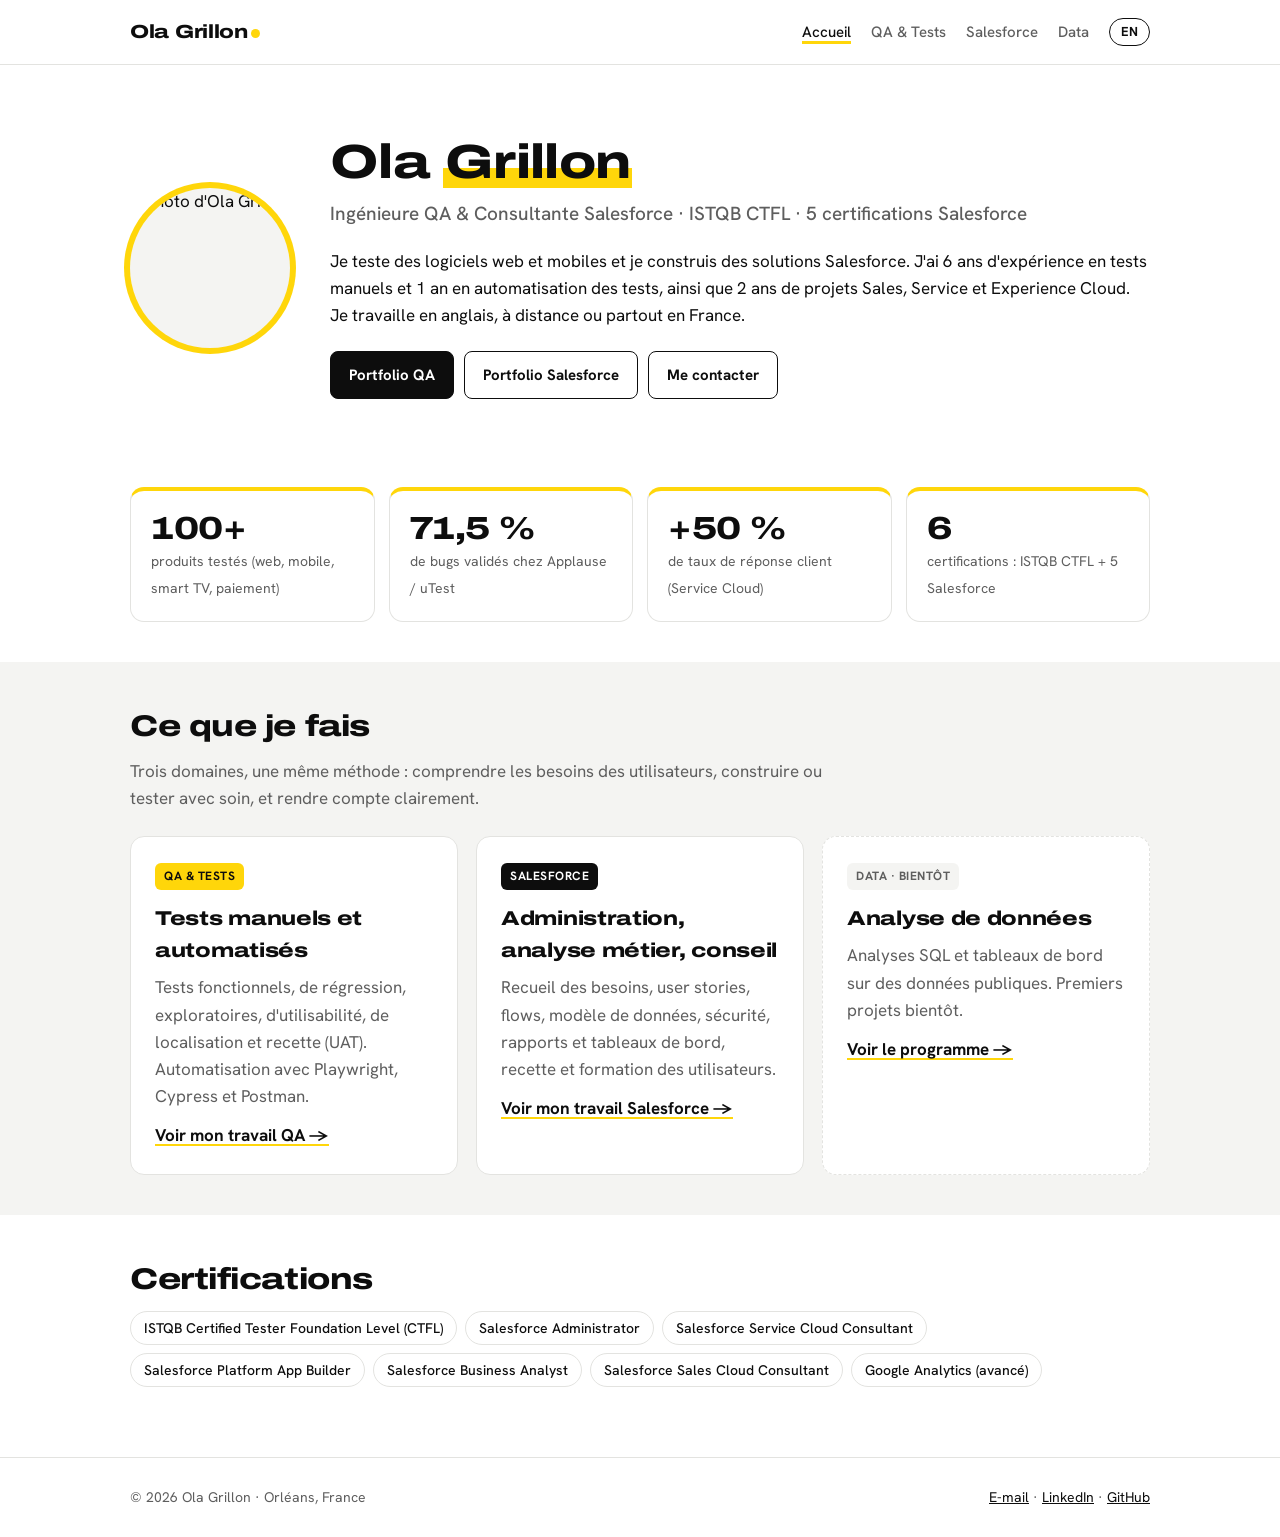
==== fr/index.html @ 5f592247 "Upload portfolio to root Co-Authored-By: Claude Opus 5.5 <noreply@anthropic.com>" ====
<!doctype html>
<html lang="fr">
<head>
<meta charset="utf-8">
<meta name="viewport" content="width=device-width, initial-scale=1">
<title>Ola Grillon – Ingénieure QA &amp; Consultante Salesforce</title>
<meta name="description" content="Portfolio d'Ola Grillon : tests QA, automatisation des tests et projets Salesforce.">
<link rel="alternate" hreflang="en" href="https://ola-grillon.github.io/index.html"><link rel="alternate" hreflang="fr" href="https://ola-grillon.github.io/fr/index.html">
<link rel="preconnect" href="https://fonts.googleapis.com"><link rel="preconnect" href="https://fonts.gstatic.com" crossorigin><link href="https://fonts.googleapis.com/css2?family=Archivo:wdth,wght@125,600;125,700;125,800&family=Hanken+Grotesk:wght@400;500;700;800&display=swap" rel="stylesheet">
<link rel="stylesheet" href="../assets/style.css">
</head>
<body>
<header class="nav"><div class="wrap"><a class="brand" href="index.html">Ola Grillon<i></i></a><nav><a href="index.html" class="on">Accueil</a><a href="qa.html">QA & Tests</a><a href="salesforce.html">Salesforce</a><a href="data.html">Data</a><a class="lang" href="../index.html" title="English version">EN</a></nav></div></header>
<main class="wrap">
<section class="hero"><img src="https://github.com/Ola-Grillon.png" alt="Photo d'Ola Grillon">
<div><h1>Ola <span class="hl">Grillon</span></h1><p class="role">Ingénieure QA &amp; Consultante Salesforce · ISTQB CTFL · 5 certifications Salesforce</p><p>Je teste des logiciels web et mobiles et je construis des solutions Salesforce. J'ai 6 ans d'expérience en tests manuels et 1 an en automatisation des tests, ainsi que 2 ans de projets Sales, Service et Experience Cloud. Je travaille en anglais, à distance ou partout en France.</p>
<div class="btns"><a class="btn primary" href="qa.html">Portfolio QA</a><a class="btn" href="salesforce.html">Portfolio Salesforce</a><a class="btn" href="mailto:olabisioyinloye1@gmail.com">Me contacter</a></div></div></section>
<section><div class="stats"><div class="stat"><b>100+</b><span>produits testés (web, mobile, smart TV, paiement)</span></div><div class="stat"><b>71,5 %</b><span>de bugs validés chez Applause / uTest</span></div><div class="stat"><b>+50 %</b><span>de taux de réponse client (Service Cloud)</span></div><div class="stat"><b>6</b><span>certifications : ISTQB CTFL + 5 Salesforce</span></div></div></section>
<section class="band"><h2>Ce que je fais</h2><p class="lede">Trois domaines, une même méthode : comprendre les besoins des utilisateurs, construire ou tester avec soin, et rendre compte clairement.</p><div class="grid"><div class="card"><span class="tag y">QA &amp; Tests</span><h3>Tests manuels et automatisés</h3><p>Tests fonctionnels, de régression, exploratoires, d'utilisabilité, de localisation et recette (UAT). Automatisation avec Playwright, Cypress et Postman.</p><a class="more" href="qa.html">Voir mon travail QA →</a></div><div class="card"><span class="tag">Salesforce</span><h3>Administration, analyse métier, conseil</h3><p>Recueil des besoins, user stories, flows, modèle de données, sécurité, rapports et tableaux de bord, recette et formation des utilisateurs.</p><a class="more" href="salesforce.html">Voir mon travail Salesforce →</a></div><div class="card soon"><span class="tag">Data · bientôt</span><h3>Analyse de données</h3><p>Analyses SQL et tableaux de bord sur des données publiques. Premiers projets bientôt.</p><a class="more" href="data.html">Voir le programme →</a></div></div></section>
<section><h2>Certifications</h2><div class="chips"><span class="chip">ISTQB Certified Tester Foundation Level (CTFL)</span><span class="chip">Salesforce Administrator</span><span class="chip">Salesforce Service Cloud Consultant</span><span class="chip">Salesforce Platform App Builder</span><span class="chip">Salesforce Business Analyst</span><span class="chip">Salesforce Sales Cloud Consultant</span><span class="chip">Google Analytics (avancé)</span></div></section>
</main>
<footer><div class="wrap"><span>© 2026 Ola Grillon · Orléans, France</span><span><a href="mailto:olabisioyinloye1@gmail.com">E-mail</a> · <a href="https://www.linkedin.com/in/ola-grillon/">LinkedIn</a> · <a href="https://github.com/Ola-Grillon">GitHub</a></span></div></footer>
</body>
</html>
---- assets/style.css ----
/* Fonts: Archivo Expanded (headings) and HK Grotesk / Hanken Grotesk (text), both from Google Fonts */
:root{--bg:#ffffff;--alt:#f4f4f2;--ink:#0d0d0d;--muted:#5e5e5e;--line:#e3e3e0;--yellow:#ffd60a;--yellow-soft:#fff6c7;
--head:"Archivo","HK Grotesk","Hanken Grotesk",system-ui,sans-serif;--body:"HK Grotesk","Hanken Grotesk",system-ui,-apple-system,"Segoe UI",sans-serif}
*{box-sizing:border-box}
html{scroll-behavior:smooth}
body{margin:0;background:var(--bg);color:var(--ink);font:17px/1.6 var(--body)}
a{color:var(--ink)}
h1,h2,h3,.brand,.stat b{font-family:var(--head);font-stretch:125%;letter-spacing:-.015em}
.wrap{max-width:1060px;margin:0 auto;padding:0 20px}
header.nav{position:sticky;top:0;z-index:5;background:rgba(255,255,255,.94);backdrop-filter:blur(6px);border-bottom:1px solid var(--line)}
header.nav .wrap{display:flex;align-items:center;justify-content:space-between;height:64px;gap:14px}
.brand{font-weight:800;text-decoration:none;font-size:19px}
.brand i{display:inline-block;width:9px;height:9px;border-radius:50%;background:var(--yellow);margin-left:3px}
nav{display:flex;align-items:center;gap:20px}
nav a{color:var(--muted);text-decoration:none;font-size:15px;font-weight:500}
nav a:hover,nav a.on{color:var(--ink)}
nav a.on{box-shadow:inset 0 -3px 0 var(--yellow)}
.lang{border:1px solid var(--ink);border-radius:999px;padding:3px 11px;color:var(--ink)!important;font-weight:700;font-size:13px}
.lang:hover{background:var(--yellow);border-color:var(--yellow)}
.hero{padding:72px 0 48px;display:grid;grid-template-columns:auto 1fr;gap:40px;align-items:center}
.hero img{width:160px;height:160px;border-radius:50%;object-fit:cover;background:var(--alt);box-shadow:0 0 0 6px var(--yellow)}
.hero h1{font-size:48px;line-height:1.05;margin:0 0 12px;font-weight:800}
.hero .role{font-size:19px;color:var(--muted);margin:0 0 18px;font-weight:500}
.hl{background:linear-gradient(transparent 62%,var(--yellow) 62%);padding:0 2px}
.btns{display:flex;flex-wrap:wrap;gap:10px;margin-top:22px}
.btn{display:inline-block;padding:11px 18px;border-radius:8px;border:1.5px solid var(--ink);background:var(--bg);color:var(--ink);text-decoration:none;font-weight:700;font-size:15px}
.btn.primary{background:var(--ink);color:#fff}
.btn.primary:hover{background:#000;box-shadow:0 0 0 3px var(--yellow)}
.btn:not(.primary):hover{background:var(--yellow);border-color:var(--yellow)}
section{padding:40px 0}
section.band{background:var(--alt);margin:0 calc(50% - 50vw);padding-left:calc(50vw - 50%);padding-right:calc(50vw - 50%)}
h2{font-size:30px;margin:0 0 8px;font-weight:800}
.lede{color:var(--muted);margin:0 0 24px;max-width:720px}
.grid{display:grid;grid-template-columns:repeat(auto-fit,minmax(270px,1fr));gap:18px}
.card{background:var(--bg);border:1px solid var(--line);border-radius:14px;padding:24px;transition:border-color .15s}
.card:hover{border-color:var(--ink)}
.card h3{margin:0 0 8px;font-size:20px;font-weight:800}
.card p{margin:0 0 12px;color:var(--muted)}
.card a.more{font-weight:700;text-decoration:none;box-shadow:inset 0 -2px 0 var(--yellow)}
.tag{display:inline-block;font-size:12px;font-weight:700;letter-spacing:.5px;text-transform:uppercase;padding:4px 9px;border-radius:6px;margin-bottom:12px;background:var(--ink);color:#fff}
.tag.y{background:var(--yellow);color:var(--ink)}
.soon{border-style:dashed}
.soon .tag{background:var(--alt);color:var(--muted)}
.stats{display:grid;grid-template-columns:repeat(auto-fit,minmax(180px,1fr));gap:14px}
.stat{background:var(--bg);border:1px solid var(--line);border-radius:14px;padding:20px;border-top:4px solid var(--yellow)}
.stat b{display:block;font-family:var(--head);font-size:32px;line-height:1.1;font-weight:800}
.stat span{color:var(--muted);font-size:14px}
ul.clean{margin:0;padding-left:20px}ul.clean li{margin:5px 0}ul.clean li::marker{color:#b89600}
.chips{display:flex;flex-wrap:wrap;gap:8px}
.chip{background:var(--bg);border:1px solid var(--line);border-radius:999px;padding:5px 13px;font-size:14px;font-weight:500}
.page-head{padding:56px 0 10px}
.page-head h1{font-size:40px;margin:0 0 10px;font-weight:800}
.job{border-left:4px solid var(--yellow);padding:2px 0 2px 18px;margin:0 0 24px}
.job h3{margin:0;font-size:19px}.job .when{color:var(--muted);font-size:14px;margin:2px 0 8px}
footer{border-top:1px solid var(--line);margin-top:30px;padding:28px 0;color:var(--muted);font-size:14px}
footer .wrap{display:flex;flex-wrap:wrap;justify-content:space-between;gap:10px}
footer a{color:var(--ink)}
@media (max-width:680px){header.nav .wrap{flex-direction:column;align-items:flex-start;height:auto;padding-top:10px;padding-bottom:8px;gap:4px}nav{gap:16px;overflow-x:auto;white-space:nowrap;width:100%;padding-bottom:2px}nav a{font-size:14px}.hero{grid-template-columns:1fr;padding-top:34px;gap:22px}.hero img{width:112px;height:112px}.hero h1{font-size:36px}.page-head h1{font-size:32px}.stats{grid-template-columns:1fr 1fr}.stat b{font-size:26px}h2{font-size:25px}}
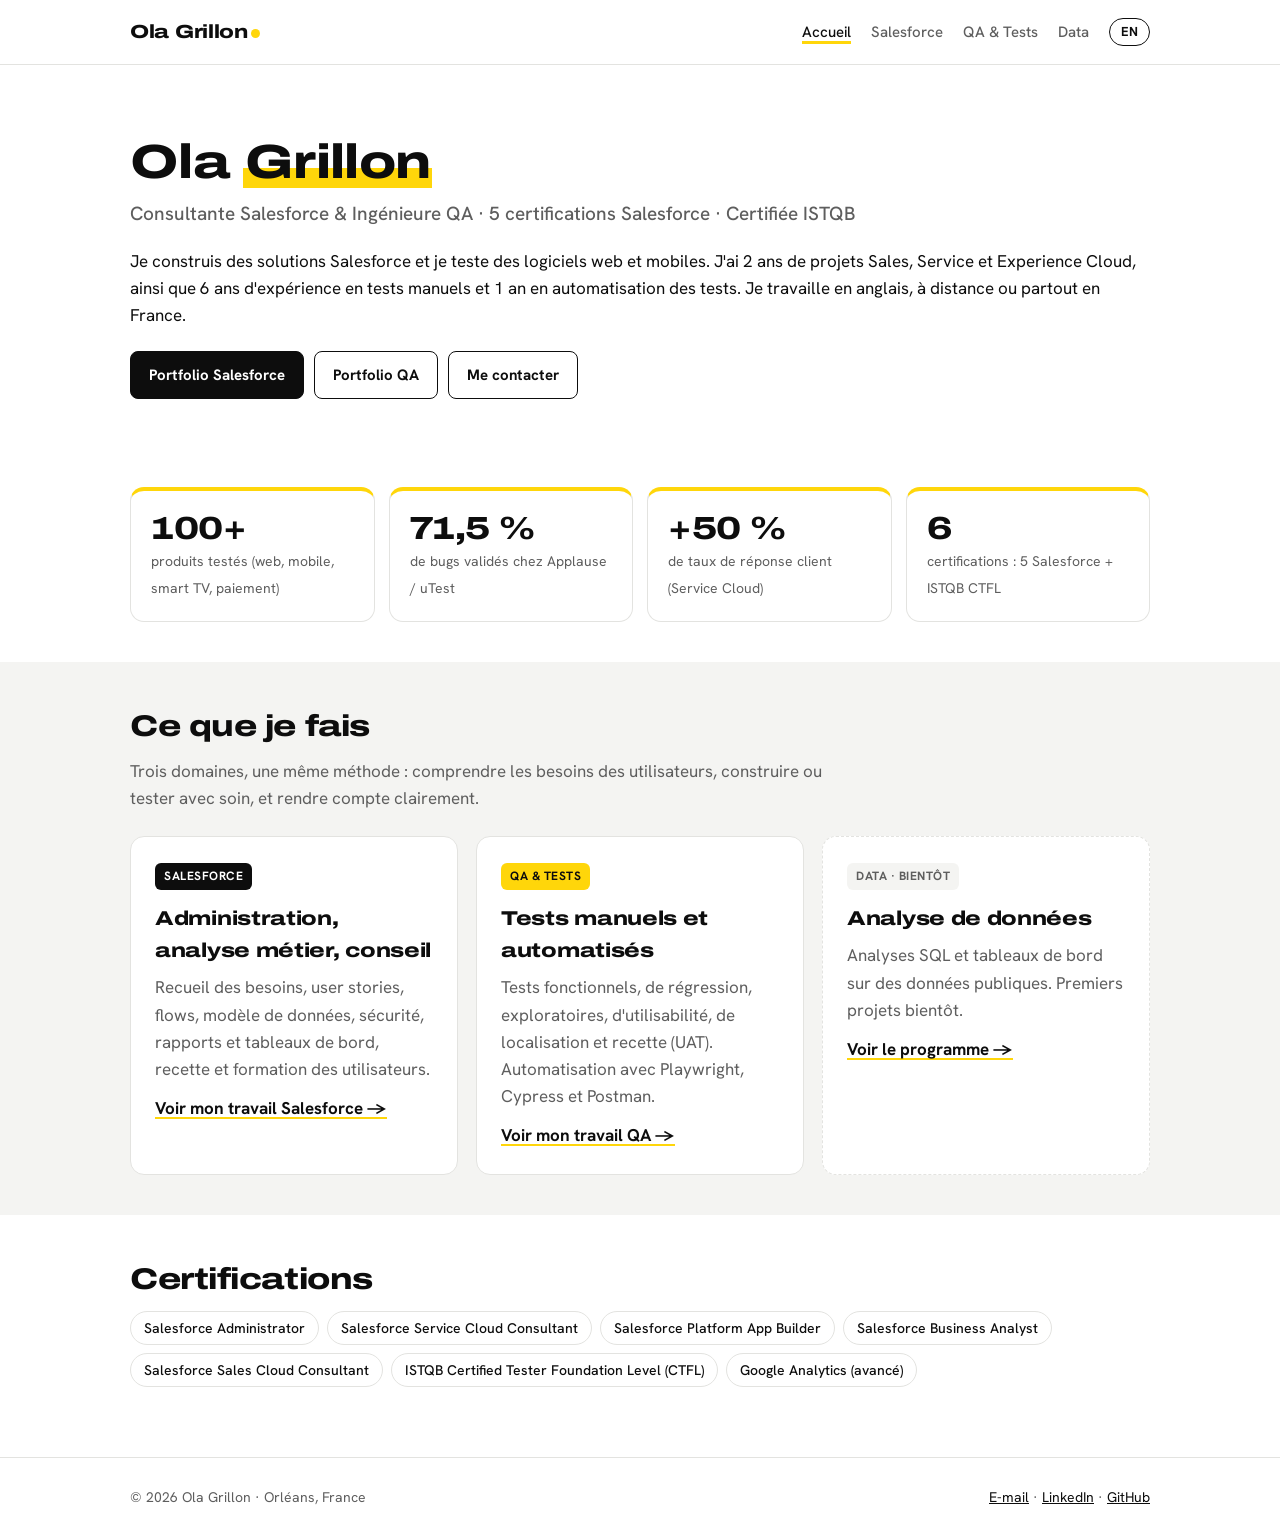
==== commit eae4fb0d: "Put Salesforce first on homepage and menu, remove profile photo Co-Authored-By: Claude Opus 5.5 <nor" ====
--- a/fr/index.html
+++ b/fr/index.html
@@ -3,21 +3,21 @@
 <head>
 <meta charset="utf-8">
 <meta name="viewport" content="width=device-width, initial-scale=1">
-<title>Ola Grillon – Ingénieure QA &amp; Consultante Salesforce</title>
-<meta name="description" content="Portfolio d'Ola Grillon : tests QA, automatisation des tests et projets Salesforce.">
+<title>Ola Grillon – Consultante Salesforce &amp; Ingénieure QA</title>
+<meta name="description" content="Portfolio d'Ola Grillon : projets Salesforce, tests QA et automatisation des tests.">
 <link rel="alternate" hreflang="en" href="https://ola-grillon.github.io/index.html"><link rel="alternate" hreflang="fr" href="https://ola-grillon.github.io/fr/index.html">
 <link rel="preconnect" href="https://fonts.googleapis.com"><link rel="preconnect" href="https://fonts.gstatic.com" crossorigin><link href="https://fonts.googleapis.com/css2?family=Archivo:wdth,wght@125,600;125,700;125,800&family=Hanken+Grotesk:wght@400;500;700;800&display=swap" rel="stylesheet">
 <link rel="stylesheet" href="../assets/style.css">
 </head>
 <body>
-<header class="nav"><div class="wrap"><a class="brand" href="index.html">Ola Grillon<i></i></a><nav><a href="index.html" class="on">Accueil</a><a href="qa.html">QA & Tests</a><a href="salesforce.html">Salesforce</a><a href="data.html">Data</a><a class="lang" href="../index.html" title="English version">EN</a></nav></div></header>
+<header class="nav"><div class="wrap"><a class="brand" href="index.html">Ola Grillon<i></i></a><nav><a href="index.html" class="on">Accueil</a><a href="salesforce.html">Salesforce</a><a href="qa.html">QA & Tests</a><a href="data.html">Data</a><a class="lang" href="../index.html" title="English version">EN</a></nav></div></header>
 <main class="wrap">
-<section class="hero"><img src="https://github.com/Ola-Grillon.png" alt="Photo d'Ola Grillon">
-<div><h1>Ola <span class="hl">Grillon</span></h1><p class="role">Ingénieure QA &amp; Consultante Salesforce · ISTQB CTFL · 5 certifications Salesforce</p><p>Je teste des logiciels web et mobiles et je construis des solutions Salesforce. J'ai 6 ans d'expérience en tests manuels et 1 an en automatisation des tests, ainsi que 2 ans de projets Sales, Service et Experience Cloud. Je travaille en anglais, à distance ou partout en France.</p>
-<div class="btns"><a class="btn primary" href="qa.html">Portfolio QA</a><a class="btn" href="salesforce.html">Portfolio Salesforce</a><a class="btn" href="mailto:olabisioyinloye1@gmail.com">Me contacter</a></div></div></section>
-<section><div class="stats"><div class="stat"><b>100+</b><span>produits testés (web, mobile, smart TV, paiement)</span></div><div class="stat"><b>71,5 %</b><span>de bugs validés chez Applause / uTest</span></div><div class="stat"><b>+50 %</b><span>de taux de réponse client (Service Cloud)</span></div><div class="stat"><b>6</b><span>certifications : ISTQB CTFL + 5 Salesforce</span></div></div></section>
-<section class="band"><h2>Ce que je fais</h2><p class="lede">Trois domaines, une même méthode : comprendre les besoins des utilisateurs, construire ou tester avec soin, et rendre compte clairement.</p><div class="grid"><div class="card"><span class="tag y">QA &amp; Tests</span><h3>Tests manuels et automatisés</h3><p>Tests fonctionnels, de régression, exploratoires, d'utilisabilité, de localisation et recette (UAT). Automatisation avec Playwright, Cypress et Postman.</p><a class="more" href="qa.html">Voir mon travail QA →</a></div><div class="card"><span class="tag">Salesforce</span><h3>Administration, analyse métier, conseil</h3><p>Recueil des besoins, user stories, flows, modèle de données, sécurité, rapports et tableaux de bord, recette et formation des utilisateurs.</p><a class="more" href="salesforce.html">Voir mon travail Salesforce →</a></div><div class="card soon"><span class="tag">Data · bientôt</span><h3>Analyse de données</h3><p>Analyses SQL et tableaux de bord sur des données publiques. Premiers projets bientôt.</p><a class="more" href="data.html">Voir le programme →</a></div></div></section>
-<section><h2>Certifications</h2><div class="chips"><span class="chip">ISTQB Certified Tester Foundation Level (CTFL)</span><span class="chip">Salesforce Administrator</span><span class="chip">Salesforce Service Cloud Consultant</span><span class="chip">Salesforce Platform App Builder</span><span class="chip">Salesforce Business Analyst</span><span class="chip">Salesforce Sales Cloud Consultant</span><span class="chip">Google Analytics (avancé)</span></div></section>
+<section class="hero" style="grid-template-columns:1fr">
+<div><h1>Ola <span class="hl">Grillon</span></h1><p class="role">Consultante Salesforce &amp; Ingénieure QA · 5 certifications Salesforce · Certifiée ISTQB</p><p>Je construis des solutions Salesforce et je teste des logiciels web et mobiles. J'ai 2 ans de projets Sales, Service et Experience Cloud, ainsi que 6 ans d'expérience en tests manuels et 1 an en automatisation des tests. Je travaille en anglais, à distance ou partout en France.</p>
+<div class="btns"><a class="btn primary" href="salesforce.html">Portfolio Salesforce</a><a class="btn" href="qa.html">Portfolio QA</a><a class="btn" href="mailto:olabisioyinloye1@gmail.com">Me contacter</a></div></div></section>
+<section><div class="stats"><div class="stat"><b>100+</b><span>produits testés (web, mobile, smart TV, paiement)</span></div><div class="stat"><b>71,5 %</b><span>de bugs validés chez Applause / uTest</span></div><div class="stat"><b>+50 %</b><span>de taux de réponse client (Service Cloud)</span></div><div class="stat"><b>6</b><span>certifications : 5 Salesforce + ISTQB CTFL</span></div></div></section>
+<section class="band"><h2>Ce que je fais</h2><p class="lede">Trois domaines, une même méthode : comprendre les besoins des utilisateurs, construire ou tester avec soin, et rendre compte clairement.</p><div class="grid"><div class="card"><span class="tag">Salesforce</span><h3>Administration, analyse métier, conseil</h3><p>Recueil des besoins, user stories, flows, modèle de données, sécurité, rapports et tableaux de bord, recette et formation des utilisateurs.</p><a class="more" href="salesforce.html">Voir mon travail Salesforce →</a></div><div class="card"><span class="tag y">QA &amp; Tests</span><h3>Tests manuels et automatisés</h3><p>Tests fonctionnels, de régression, exploratoires, d'utilisabilité, de localisation et recette (UAT). Automatisation avec Playwright, Cypress et Postman.</p><a class="more" href="../case-study-payments.html">Voir mon travail QA →</a></div><div class="card soon"><span class="tag">Data · bientôt</span><h3>Analyse de données</h3><p>Analyses SQL et tableaux de bord sur des données publiques. Premiers projets bientôt.</p><a class="more" href="data.html">Voir le programme →</a></div></div></section>
+<section><h2>Certifications</h2><div class="chips"><span class="chip">Salesforce Administrator</span><span class="chip">Salesforce Service Cloud Consultant</span><span class="chip">Salesforce Platform App Builder</span><span class="chip">Salesforce Business Analyst</span><span class="chip">Salesforce Sales Cloud Consultant</span><span class="chip">ISTQB Certified Tester Foundation Level (CTFL)</span><span class="chip">Google Analytics (avancé)</span></div></section>
 </main>
 <footer><div class="wrap"><span>© 2026 Ola Grillon · Orléans, France</span><span><a href="mailto:olabisioyinloye1@gmail.com">E-mail</a> · <a href="https://www.linkedin.com/in/ola-grillon/">LinkedIn</a> · <a href="https://github.com/Ola-Grillon">GitHub</a></span></div></footer>
 </body>
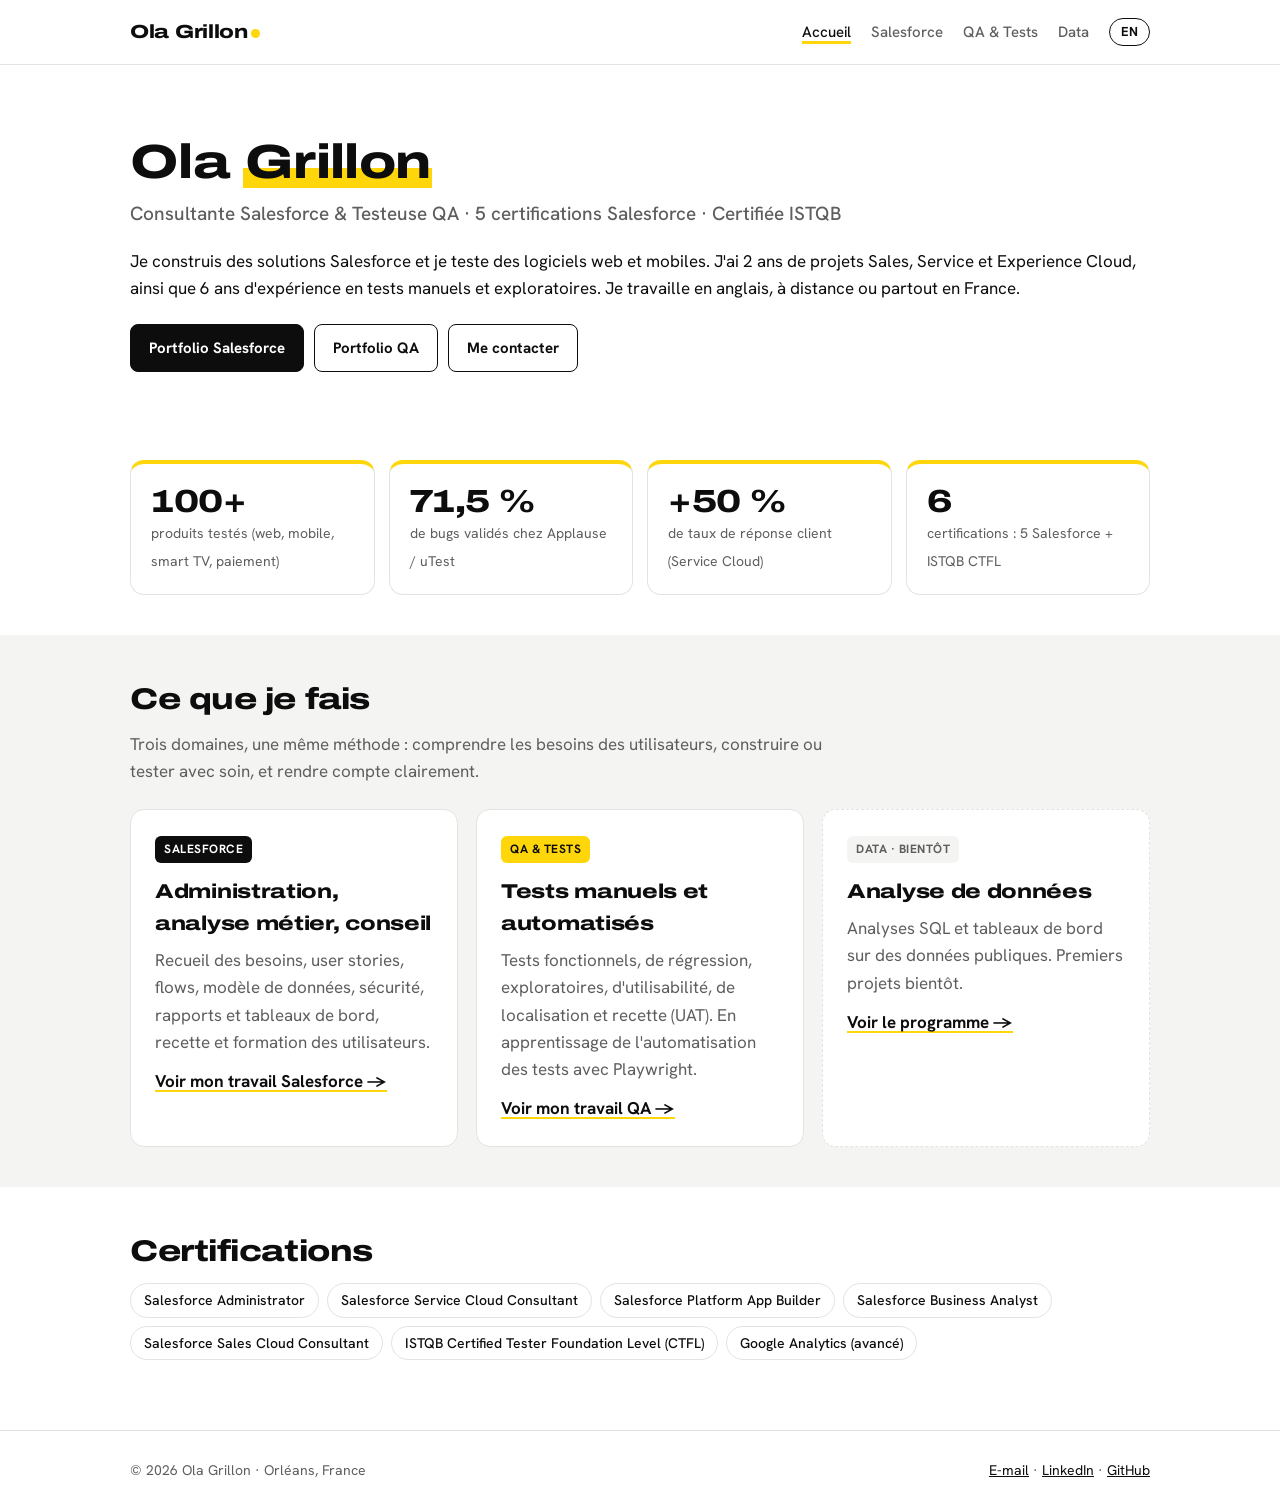
==== commit 41ddc9f5: "Make QA skills accurate: manual and exploratory focus Co-Authored-By: Claude Opus 5.5 <noreply@anthr" ====
--- a/fr/index.html
+++ b/fr/index.html
@@ -3,20 +3,20 @@
 <head>
 <meta charset="utf-8">
 <meta name="viewport" content="width=device-width, initial-scale=1">
-<title>Ola Grillon – Consultante Salesforce &amp; Ingénieure QA</title>
+<title>Ola Grillon – Consultante Salesforce &amp; Testeuse QA</title>
 <meta name="description" content="Portfolio d'Ola Grillon : projets Salesforce, tests QA et automatisation des tests.">
-<link rel="alternate" hreflang="en" href="https://ola-grillon.github.io/index.html"><link rel="alternate" hreflang="fr" href="https://ola-grillon.github.io/fr/index.html">
+<link rel="alternate" hreflang="en" href="https://olagrillon.fr/"><link rel="alternate" hreflang="fr" href="https://olagrillon.fr/fr/">
 <link rel="preconnect" href="https://fonts.googleapis.com"><link rel="preconnect" href="https://fonts.gstatic.com" crossorigin><link href="https://fonts.googleapis.com/css2?family=Archivo:wdth,wght@125,600;125,700;125,800&family=Hanken+Grotesk:wght@400;500;700;800&display=swap" rel="stylesheet">
 <link rel="stylesheet" href="../assets/style.css">
 </head>
 <body>
-<header class="nav"><div class="wrap"><a class="brand" href="index.html">Ola Grillon<i></i></a><nav><a href="index.html" class="on">Accueil</a><a href="salesforce.html">Salesforce</a><a href="qa.html">QA & Tests</a><a href="data.html">Data</a><a class="lang" href="../index.html" title="English version">EN</a></nav></div></header>
+<header class="nav"><div class="wrap"><a class="brand" href="./">Ola Grillon<i></i></a><nav><a href="./" class="on">Accueil</a><a href="salesforce.html">Salesforce</a><a href="qa.html">QA & Tests</a><a href="data.html">Data</a><a class="lang" href="../" title="English version">EN</a></nav></div></header>
 <main class="wrap">
 <section class="hero" style="grid-template-columns:1fr">
-<div><h1>Ola <span class="hl">Grillon</span></h1><p class="role">Consultante Salesforce &amp; Ingénieure QA · 5 certifications Salesforce · Certifiée ISTQB</p><p>Je construis des solutions Salesforce et je teste des logiciels web et mobiles. J'ai 2 ans de projets Sales, Service et Experience Cloud, ainsi que 6 ans d'expérience en tests manuels et 1 an en automatisation des tests. Je travaille en anglais, à distance ou partout en France.</p>
+<div><h1>Ola <span class="hl">Grillon</span></h1><p class="role">Consultante Salesforce &amp; Testeuse QA · 5 certifications Salesforce · Certifiée ISTQB</p><p>Je construis des solutions Salesforce et je teste des logiciels web et mobiles. J'ai 2 ans de projets Sales, Service et Experience Cloud, ainsi que 6 ans d'expérience en tests manuels et exploratoires. Je travaille en anglais, à distance ou partout en France.</p>
 <div class="btns"><a class="btn primary" href="salesforce.html">Portfolio Salesforce</a><a class="btn" href="qa.html">Portfolio QA</a><a class="btn" href="mailto:olabisioyinloye1@gmail.com">Me contacter</a></div></div></section>
 <section><div class="stats"><div class="stat"><b>100+</b><span>produits testés (web, mobile, smart TV, paiement)</span></div><div class="stat"><b>71,5 %</b><span>de bugs validés chez Applause / uTest</span></div><div class="stat"><b>+50 %</b><span>de taux de réponse client (Service Cloud)</span></div><div class="stat"><b>6</b><span>certifications : 5 Salesforce + ISTQB CTFL</span></div></div></section>
-<section class="band"><h2>Ce que je fais</h2><p class="lede">Trois domaines, une même méthode : comprendre les besoins des utilisateurs, construire ou tester avec soin, et rendre compte clairement.</p><div class="grid"><div class="card"><span class="tag">Salesforce</span><h3>Administration, analyse métier, conseil</h3><p>Recueil des besoins, user stories, flows, modèle de données, sécurité, rapports et tableaux de bord, recette et formation des utilisateurs.</p><a class="more" href="salesforce.html">Voir mon travail Salesforce →</a></div><div class="card"><span class="tag y">QA &amp; Tests</span><h3>Tests manuels et automatisés</h3><p>Tests fonctionnels, de régression, exploratoires, d'utilisabilité, de localisation et recette (UAT). Automatisation avec Playwright, Cypress et Postman.</p><a class="more" href="../case-study-payments.html">Voir mon travail QA →</a></div><div class="card soon"><span class="tag">Data · bientôt</span><h3>Analyse de données</h3><p>Analyses SQL et tableaux de bord sur des données publiques. Premiers projets bientôt.</p><a class="more" href="data.html">Voir le programme →</a></div></div></section>
+<section class="band"><h2>Ce que je fais</h2><p class="lede">Trois domaines, une même méthode : comprendre les besoins des utilisateurs, construire ou tester avec soin, et rendre compte clairement.</p><div class="grid"><div class="card"><span class="tag">Salesforce</span><h3>Administration, analyse métier, conseil</h3><p>Recueil des besoins, user stories, flows, modèle de données, sécurité, rapports et tableaux de bord, recette et formation des utilisateurs.</p><a class="more" href="salesforce.html">Voir mon travail Salesforce →</a></div><div class="card"><span class="tag y">QA &amp; Tests</span><h3>Tests manuels et automatisés</h3><p>Tests fonctionnels, de régression, exploratoires, d'utilisabilité, de localisation et recette (UAT). En apprentissage de l'automatisation des tests avec Playwright.</p><a class="more" href="qa.html">Voir mon travail QA →</a></div><div class="card soon"><span class="tag">Data · bientôt</span><h3>Analyse de données</h3><p>Analyses SQL et tableaux de bord sur des données publiques. Premiers projets bientôt.</p><a class="more" href="data.html">Voir le programme →</a></div></div></section>
 <section><h2>Certifications</h2><div class="chips"><span class="chip">Salesforce Administrator</span><span class="chip">Salesforce Service Cloud Consultant</span><span class="chip">Salesforce Platform App Builder</span><span class="chip">Salesforce Business Analyst</span><span class="chip">Salesforce Sales Cloud Consultant</span><span class="chip">ISTQB Certified Tester Foundation Level (CTFL)</span><span class="chip">Google Analytics (avancé)</span></div></section>
 </main>
 <footer><div class="wrap"><span>© 2026 Ola Grillon · Orléans, France</span><span><a href="mailto:olabisioyinloye1@gmail.com">E-mail</a> · <a href="https://www.linkedin.com/in/ola-grillon/">LinkedIn</a> · <a href="https://github.com/Ola-Grillon">GitHub</a></span></div></footer>
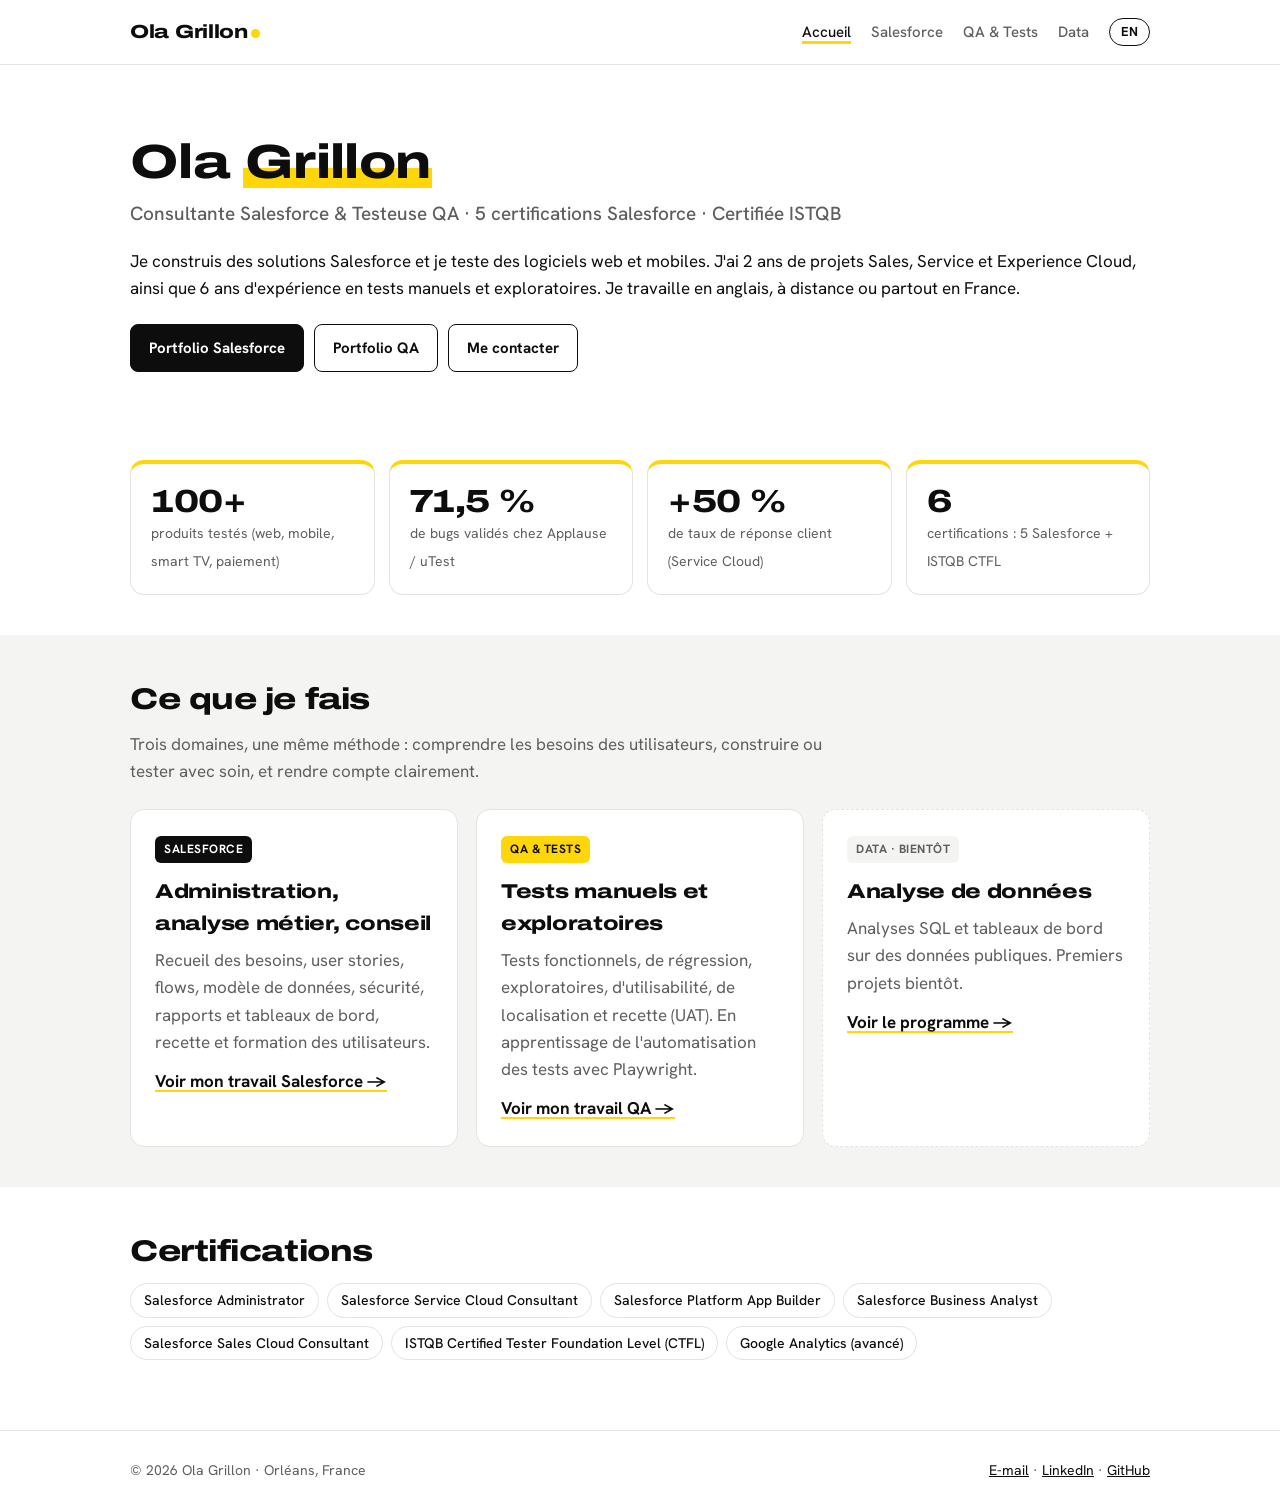
==== commit dcabc4f0: "Remove remaining automation claims; update meta descriptions and README Co-Authored-By: Claude Opus " ====
--- a/fr/index.html
+++ b/fr/index.html
@@ -4,7 +4,7 @@
 <meta charset="utf-8">
 <meta name="viewport" content="width=device-width, initial-scale=1">
 <title>Ola Grillon – Consultante Salesforce &amp; Testeuse QA</title>
-<meta name="description" content="Portfolio d'Ola Grillon : projets Salesforce, tests QA et automatisation des tests.">
+<meta name="description" content="Portfolio d'Ola Grillon : projets Salesforce et tests QA manuels et exploratoires.">
 <link rel="alternate" hreflang="en" href="https://olagrillon.fr/"><link rel="alternate" hreflang="fr" href="https://olagrillon.fr/fr/">
 <link rel="preconnect" href="https://fonts.googleapis.com"><link rel="preconnect" href="https://fonts.gstatic.com" crossorigin><link href="https://fonts.googleapis.com/css2?family=Archivo:wdth,wght@125,600;125,700;125,800&family=Hanken+Grotesk:wght@400;500;700;800&display=swap" rel="stylesheet">
 <link rel="stylesheet" href="../assets/style.css">
@@ -16,7 +16,7 @@
 <div><h1>Ola <span class="hl">Grillon</span></h1><p class="role">Consultante Salesforce &amp; Testeuse QA · 5 certifications Salesforce · Certifiée ISTQB</p><p>Je construis des solutions Salesforce et je teste des logiciels web et mobiles. J'ai 2 ans de projets Sales, Service et Experience Cloud, ainsi que 6 ans d'expérience en tests manuels et exploratoires. Je travaille en anglais, à distance ou partout en France.</p>
 <div class="btns"><a class="btn primary" href="salesforce.html">Portfolio Salesforce</a><a class="btn" href="qa.html">Portfolio QA</a><a class="btn" href="mailto:olabisioyinloye1@gmail.com">Me contacter</a></div></div></section>
 <section><div class="stats"><div class="stat"><b>100+</b><span>produits testés (web, mobile, smart TV, paiement)</span></div><div class="stat"><b>71,5 %</b><span>de bugs validés chez Applause / uTest</span></div><div class="stat"><b>+50 %</b><span>de taux de réponse client (Service Cloud)</span></div><div class="stat"><b>6</b><span>certifications : 5 Salesforce + ISTQB CTFL</span></div></div></section>
-<section class="band"><h2>Ce que je fais</h2><p class="lede">Trois domaines, une même méthode : comprendre les besoins des utilisateurs, construire ou tester avec soin, et rendre compte clairement.</p><div class="grid"><div class="card"><span class="tag">Salesforce</span><h3>Administration, analyse métier, conseil</h3><p>Recueil des besoins, user stories, flows, modèle de données, sécurité, rapports et tableaux de bord, recette et formation des utilisateurs.</p><a class="more" href="salesforce.html">Voir mon travail Salesforce →</a></div><div class="card"><span class="tag y">QA &amp; Tests</span><h3>Tests manuels et automatisés</h3><p>Tests fonctionnels, de régression, exploratoires, d'utilisabilité, de localisation et recette (UAT). En apprentissage de l'automatisation des tests avec Playwright.</p><a class="more" href="qa.html">Voir mon travail QA →</a></div><div class="card soon"><span class="tag">Data · bientôt</span><h3>Analyse de données</h3><p>Analyses SQL et tableaux de bord sur des données publiques. Premiers projets bientôt.</p><a class="more" href="data.html">Voir le programme →</a></div></div></section>
+<section class="band"><h2>Ce que je fais</h2><p class="lede">Trois domaines, une même méthode : comprendre les besoins des utilisateurs, construire ou tester avec soin, et rendre compte clairement.</p><div class="grid"><div class="card"><span class="tag">Salesforce</span><h3>Administration, analyse métier, conseil</h3><p>Recueil des besoins, user stories, flows, modèle de données, sécurité, rapports et tableaux de bord, recette et formation des utilisateurs.</p><a class="more" href="salesforce.html">Voir mon travail Salesforce →</a></div><div class="card"><span class="tag y">QA &amp; Tests</span><h3>Tests manuels et exploratoires</h3><p>Tests fonctionnels, de régression, exploratoires, d'utilisabilité, de localisation et recette (UAT). En apprentissage de l'automatisation des tests avec Playwright.</p><a class="more" href="qa.html">Voir mon travail QA →</a></div><div class="card soon"><span class="tag">Data · bientôt</span><h3>Analyse de données</h3><p>Analyses SQL et tableaux de bord sur des données publiques. Premiers projets bientôt.</p><a class="more" href="data.html">Voir le programme →</a></div></div></section>
 <section><h2>Certifications</h2><div class="chips"><span class="chip">Salesforce Administrator</span><span class="chip">Salesforce Service Cloud Consultant</span><span class="chip">Salesforce Platform App Builder</span><span class="chip">Salesforce Business Analyst</span><span class="chip">Salesforce Sales Cloud Consultant</span><span class="chip">ISTQB Certified Tester Foundation Level (CTFL)</span><span class="chip">Google Analytics (avancé)</span></div></section>
 </main>
 <footer><div class="wrap"><span>© 2026 Ola Grillon · Orléans, France</span><span><a href="mailto:olabisioyinloye1@gmail.com">E-mail</a> · <a href="https://www.linkedin.com/in/ola-grillon/">LinkedIn</a> · <a href="https://github.com/Ola-Grillon">GitHub</a></span></div></footer>
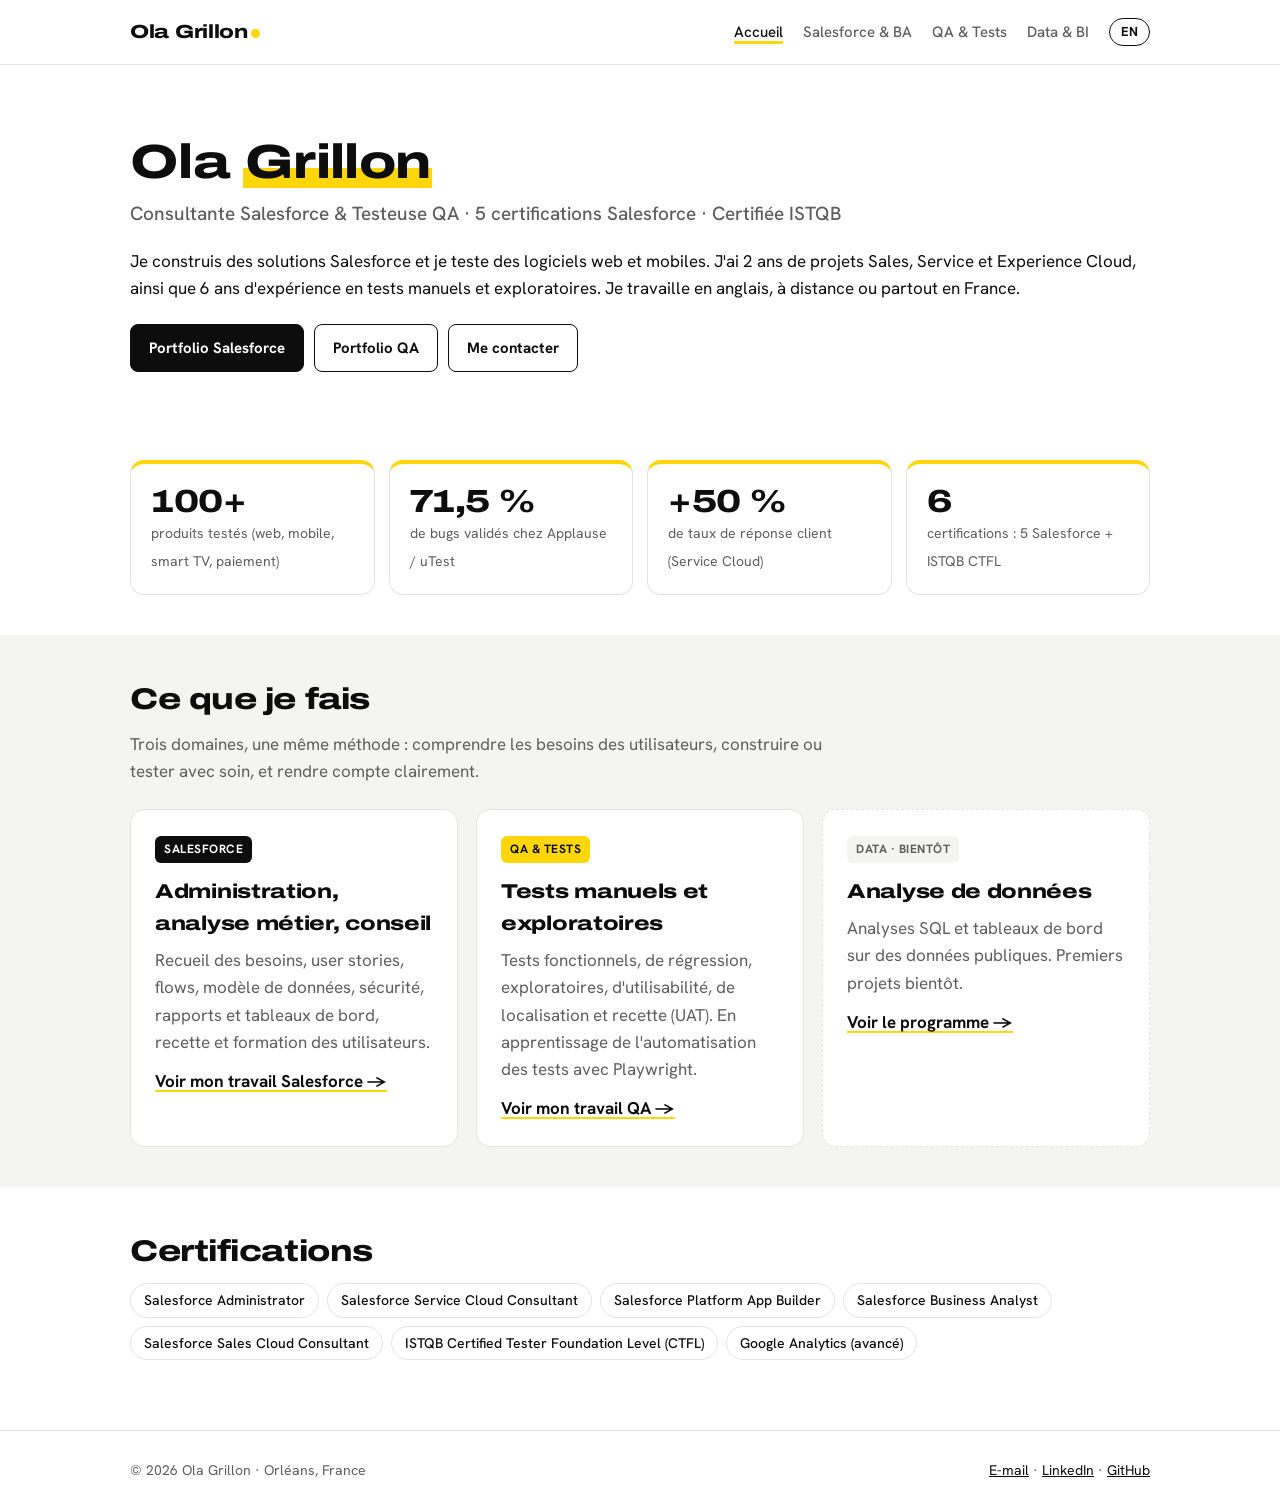
==== commit 1b0bbabf: "Shorten menu labels and use full section names as page titles Menu: Salesforce & BA, QA & Testing, D" ====
--- a/fr/index.html
+++ b/fr/index.html
@@ -10,7 +10,7 @@
 <link rel="stylesheet" href="../assets/style.css">
 </head>
 <body>
-<header class="nav"><div class="wrap"><a class="brand" href="./">Ola Grillon<i></i></a><nav><a href="./" class="on">Accueil</a><a href="salesforce.html">Salesforce</a><a href="qa.html">QA & Tests</a><a href="data.html">Data</a><a class="lang" href="../" title="English version">EN</a></nav></div></header>
+<header class="nav"><div class="wrap"><a class="brand" href="./">Ola Grillon<i></i></a><nav><a href="./" class="on">Accueil</a><a href="salesforce.html">Salesforce &amp; BA</a><a href="qa.html">QA & Tests</a><a href="data.html">Data &amp; BI</a><a class="lang" href="../" title="English version">EN</a></nav></div></header>
 <main class="wrap">
 <section class="hero" style="grid-template-columns:1fr">
 <div><h1>Ola <span class="hl">Grillon</span></h1><p class="role">Consultante Salesforce &amp; Testeuse QA · 5 certifications Salesforce · Certifiée ISTQB</p><p>Je construis des solutions Salesforce et je teste des logiciels web et mobiles. J'ai 2 ans de projets Sales, Service et Experience Cloud, ainsi que 6 ans d'expérience en tests manuels et exploratoires. Je travaille en anglais, à distance ou partout en France.</p>
--- a/assets/style.css
+++ b/assets/style.css
@@ -56,3 +56,18 @@
 footer .wrap{display:flex;flex-wrap:wrap;justify-content:space-between;gap:10px}
 footer a{color:var(--ink)}
 @media (max-width:680px){header.nav .wrap{flex-direction:column;align-items:flex-start;height:auto;padding-top:10px;padding-bottom:8px;gap:4px}nav{gap:16px;overflow-x:auto;white-space:nowrap;width:100%;padding-bottom:2px}nav a{font-size:14px}.hero{grid-template-columns:1fr;padding-top:34px;gap:22px}.hero img{width:112px;height:112px}.hero h1{font-size:36px}.page-head h1{font-size:32px}.stats{grid-template-columns:1fr 1fr}.stat b{font-size:26px}h2{font-size:25px}}
+/* QA page: About text + verified track record panel */
+.qa-intro{display:grid;grid-template-columns:minmax(0,3fr) minmax(0,2fr);gap:36px;align-items:start;margin-top:8px}
+.qa-about .lede{max-width:none}
+.track-record{background:var(--alt);border-radius:14px;padding:24px}
+.track-record h3{margin:0 0 6px;font-size:20px;font-weight:800}
+.track-sub{color:var(--muted);margin:0 0 16px;font-size:15px}
+.track-shots{display:flex;flex-direction:column;gap:12px}
+.track-shot{display:block;border:1px solid var(--line);border-radius:10px;overflow:hidden;background:var(--bg);transition:border-color .15s}
+.track-shot:hover,.track-shot:focus-visible{border-color:var(--ink)}
+.track-shot img{display:block;width:100%;height:auto}
+.track-caption{color:var(--muted);font-size:13px;margin:12px 0 0}
+@media (max-width:900px){.qa-intro{grid-template-columns:minmax(0,1fr);gap:28px}}
+/* Menu on small phones: tighter spacing so all items fit; wrap to a second line rather than hide items */
+@media (max-width:440px){nav{gap:11px}nav a{font-size:13px}.lang{padding:2px 9px;font-size:12px}}
+@media (max-width:380px){nav{flex-wrap:wrap;row-gap:6px;overflow-x:visible}}
